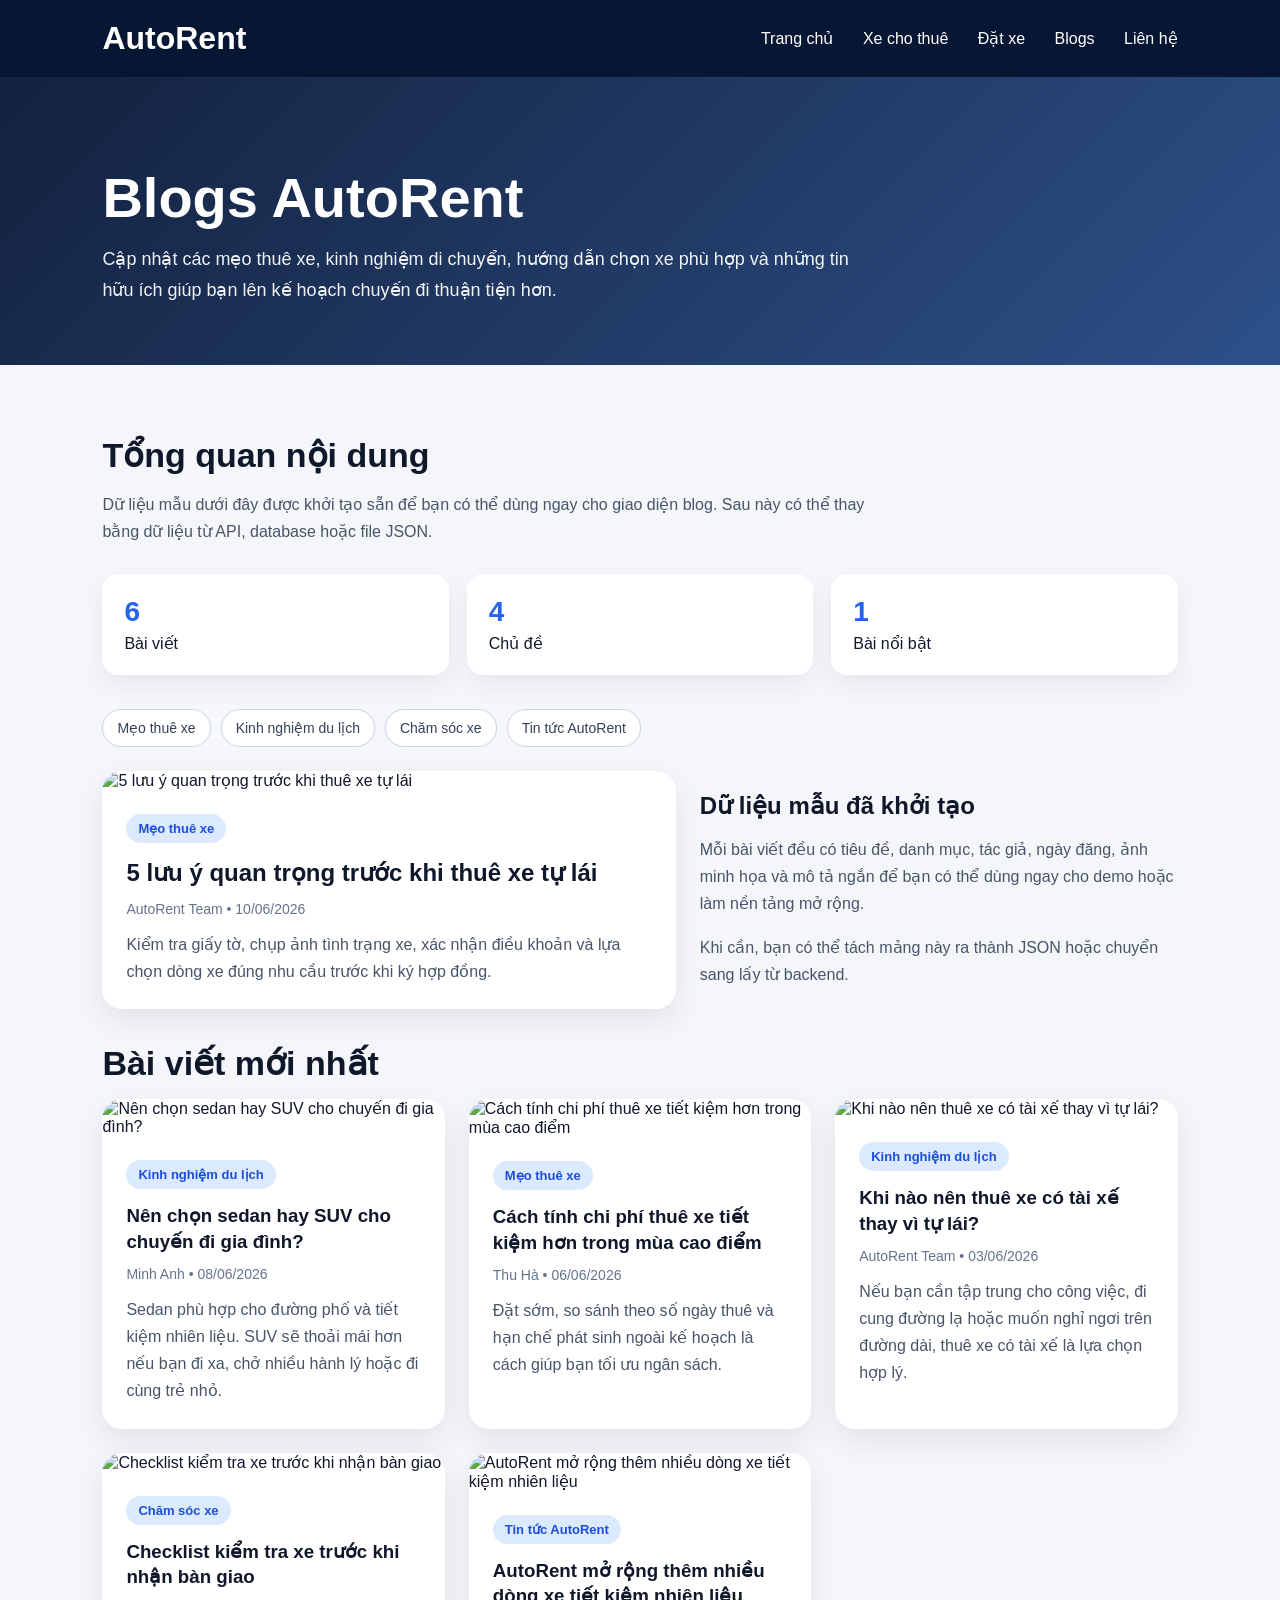
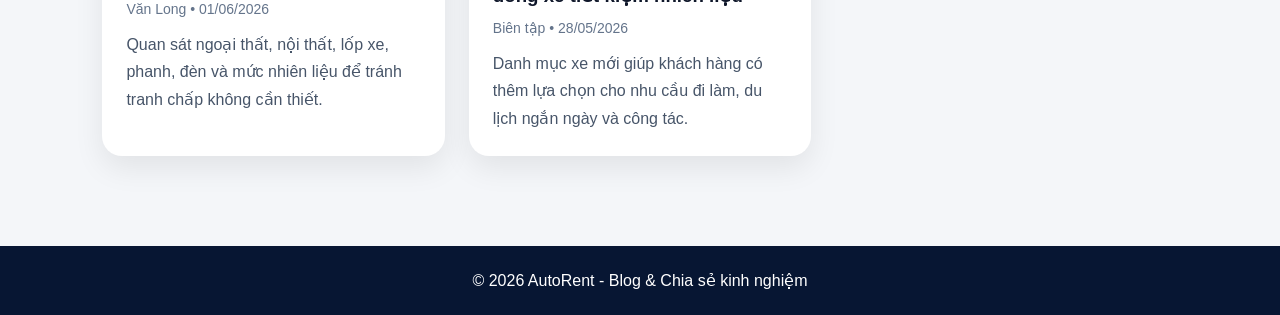
==== blogs.html @ aae454d5 "Initial commit" ====
<!DOCTYPE html>
<html lang="vi">
<head>
    <meta charset="UTF-8">
    <meta name="viewport" content="width=device-width, initial-scale=1.0">
    <title>AutoRent - Blogs</title>
    <style>
        * {
            margin: 0;
            padding: 0;
            box-sizing: border-box;
            font-family: Arial, sans-serif;
        }

        body {
            background: #f4f6f9;
            color: #0f172a;
        }

        header {
            background: #071633;
            color: #fff;
            padding: 20px 8%;
            display: flex;
            justify-content: space-between;
            align-items: center;
            position: sticky;
            top: 0;
            z-index: 1000;
        }

        .logo {
            font-size: 32px;
            font-weight: bold;
        }

        nav a {
            color: white;
            text-decoration: none;
            margin-left: 25px;
            font-weight: 500;
        }

        nav a:hover {
            color: #60a5fa;
        }

        .hero {
            padding: 88px 8% 60px;
            background:
                linear-gradient(135deg, rgba(7, 22, 51, 0.95), rgba(18, 58, 123, 0.88)),
                url("https://images.unsplash.com/photo-1503376780353-7e6692767b70?w=1600");
            background-size: cover;
            background-position: center;
            color: white;
        }

        .hero h1 {
            font-size: 56px;
            margin-bottom: 14px;
        }

        .hero p {
            max-width: 760px;
            font-size: 18px;
            line-height: 1.7;
            opacity: 0.94;
        }

        .section {
            padding: 70px 8%;
        }

        .section-title {
            font-size: 34px;
            margin-bottom: 16px;
        }

        .section-desc {
            color: #475569;
            max-width: 780px;
            line-height: 1.7;
            margin-bottom: 28px;
        }

        .stats {
            display: grid;
            grid-template-columns: repeat(auto-fit, minmax(180px, 1fr));
            gap: 18px;
            margin-bottom: 34px;
        }

        .stat {
            background: white;
            border-radius: 16px;
            padding: 22px;
            box-shadow: 0 10px 25px rgba(0, 0, 0, 0.06);
        }

        .stat strong {
            display: block;
            font-size: 28px;
            color: #2563eb;
            margin-bottom: 6px;
        }

        .featured {
            display: grid;
            grid-template-columns: 1.2fr 1fr;
            gap: 24px;
            margin-bottom: 34px;
        }

        .featured-card,
        .post-card {
            background: white;
            border-radius: 20px;
            overflow: hidden;
            box-shadow: 0 12px 30px rgba(0, 0, 0, 0.08);
        }

        .featured-card img,
        .post-card img {
            width: 100%;
            height: 260px;
            object-fit: cover;
        }

        .featured-body,
        .post-body {
            padding: 24px;
        }

        .badge {
            display: inline-block;
            background: #dbeafe;
            color: #1d4ed8;
            padding: 7px 12px;
            border-radius: 999px;
            font-size: 13px;
            font-weight: 700;
            margin-bottom: 14px;
        }

        .featured-body h2,
        .post-body h3 {
            margin-bottom: 12px;
            line-height: 1.35;
        }

        .meta {
            color: #64748b;
            font-size: 14px;
            margin-bottom: 14px;
        }

        .featured-body p,
        .post-body p {
            color: #475569;
            line-height: 1.7;
        }

        .posts-grid {
            display: grid;
            grid-template-columns: repeat(auto-fit, minmax(280px, 1fr));
            gap: 24px;
        }

        .post-card img {
            height: 200px;
        }

        .tags {
            display: flex;
            flex-wrap: wrap;
            gap: 10px;
            margin-bottom: 24px;
        }

        .tag {
            border: 1px solid #cbd5e1;
            color: #334155;
            background: #fff;
            padding: 10px 14px;
            border-radius: 999px;
            font-size: 14px;
        }

        footer {
            background: #071633;
            color: white;
            text-align: center;
            padding: 25px;
            margin-top: 20px;
        }

        @media (max-width: 900px) {
            .featured {
                grid-template-columns: 1fr;
            }

            .hero h1 {
                font-size: 44px;
            }
        }
    </style>
</head>
<body>
<header>
    <div class="logo">AutoRent</div>
    <nav>
        <a href="xetulai.html">Trang chủ</a>
        <a href="xetulai.html#cars">Xe cho thuê</a>
        <a href="xetulai.html#booking">Đặt xe</a>
        <a href="blogs.html">Blogs</a>
        <a href="contact.html">Liên hệ</a>
    </nav>
</header>

<section class="hero">
    <h1>Blogs AutoRent</h1>
    <p>
        Cập nhật các mẹo thuê xe, kinh nghiệm di chuyển, hướng dẫn chọn xe phù hợp và những tin hữu ích giúp bạn lên kế hoạch chuyến đi thuận tiện hơn.
    </p>
</section>

<section class="section">
    <h2 class="section-title">Tổng quan nội dung</h2>
    <p class="section-desc">
        Dữ liệu mẫu dưới đây được khởi tạo sẵn để bạn có thể dùng ngay cho giao diện blog. Sau này có thể thay bằng dữ liệu từ API, database hoặc file JSON.
    </p>

    <div class="stats" id="stats"></div>

    <div class="tags">
        <span class="tag">Mẹo thuê xe</span>
        <span class="tag">Kinh nghiệm du lịch</span>
        <span class="tag">Chăm sóc xe</span>
        <span class="tag">Tin tức AutoRent</span>
    </div>

    <div class="featured" id="featured"></div>

    <h2 class="section-title" style="margin-top: 20px;">Bài viết mới nhất</h2>
    <div class="posts-grid" id="posts"></div>
</section>

<footer>
    © 2026 AutoRent - Blog & Chia sẻ kinh nghiệm
</footer>

<script>
    const blogPosts = [
        {
            title: "5 lưu ý quan trọng trước khi thuê xe tự lái",
            category: "Mẹo thuê xe",
            author: "AutoRent Team",
            date: "10/06/2026",
            image: "https://images.unsplash.com/photo-1503376780353-7e6692767b70?w=1200",
            excerpt: "Kiểm tra giấy tờ, chụp ảnh tình trạng xe, xác nhận điều khoản và lựa chọn dòng xe đúng nhu cầu trước khi ký hợp đồng.",
            featured: true
        },
        {
            title: "Nên chọn sedan hay SUV cho chuyến đi gia đình?",
            category: "Kinh nghiệm du lịch",
            author: "Minh Anh",
            date: "08/06/2026",
            image: "https://images.unsplash.com/photo-1494976388531-d1058494cdd8?w=1200",
            excerpt: "Sedan phù hợp cho đường phố và tiết kiệm nhiên liệu. SUV sẽ thoải mái hơn nếu bạn đi xa, chở nhiều hành lý hoặc đi cùng trẻ nhỏ.",
            featured: false
        },
        {
            title: "Cách tính chi phí thuê xe tiết kiệm hơn trong mùa cao điểm",
            category: "Mẹo thuê xe",
            author: "Thu Hà",
            date: "06/06/2026",
            image: "https://images.unsplash.com/photo-1459603677915-a62079ffd002?w=1200",
            excerpt: "Đặt sớm, so sánh theo số ngày thuê và hạn chế phát sinh ngoài kế hoạch là cách giúp bạn tối ưu ngân sách.",
            featured: false
        },
        {
            title: "Khi nào nên thuê xe có tài xế thay vì tự lái?",
            category: "Kinh nghiệm du lịch",
            author: "AutoRent Team",
            date: "03/06/2026",
            image: "https://images.unsplash.com/photo-1503376780353-7e6692767b70?w=1200&sat=-100",
            excerpt: "Nếu bạn cần tập trung cho công việc, đi cung đường lạ hoặc muốn nghỉ ngơi trên đường dài, thuê xe có tài xế là lựa chọn hợp lý.",
            featured: false
        },
        {
            title: "Checklist kiểm tra xe trước khi nhận bàn giao",
            category: "Chăm sóc xe",
            author: "Văn Long",
            date: "01/06/2026",
            image: "https://images.unsplash.com/photo-1502877338535-766e1452684a?w=1200",
            excerpt: "Quan sát ngoại thất, nội thất, lốp xe, phanh, đèn và mức nhiên liệu để tránh tranh chấp không cần thiết.",
            featured: false
        },
        {
            title: "AutoRent mở rộng thêm nhiều dòng xe tiết kiệm nhiên liệu",
            category: "Tin tức AutoRent",
            author: "Biên tập",
            date: "28/05/2026",
            image: "https://images.unsplash.com/photo-1492144534655-ae79c964c9d7?w=1200",
            excerpt: "Danh mục xe mới giúp khách hàng có thêm lựa chọn cho nhu cầu đi làm, du lịch ngắn ngày và công tác.",
            featured: false
        }
    ];

    const featured = blogPosts.find((post) => post.featured);
    const latestPosts = blogPosts.filter((post) => !post.featured);

    document.getElementById("stats").innerHTML = [
        { label: "Bài viết", value: blogPosts.length },
        { label: "Chủ đề", value: 4 },
        { label: "Bài nổi bật", value: 1 }
    ].map((item) => `
        <div class="stat">
            <strong>${item.value}</strong>
            <span>${item.label}</span>
        </div>
    `).join("");

    document.getElementById("featured").innerHTML = `
        <article class="featured-card">
            <img src="${featured.image}" alt="${featured.title}">
            <div class="featured-body">
                <span class="badge">${featured.category}</span>
                <h2>${featured.title}</h2>
                <div class="meta">${featured.author} • ${featured.date}</div>
                <p>${featured.excerpt}</p>
            </div>
        </article>
        <div class="card" style="display:flex; flex-direction:column; justify-content:center; gap:16px;">
            <h2>Dữ liệu mẫu đã khởi tạo</h2>
            <p style="color:#475569; line-height:1.7;">
                Mỗi bài viết đều có tiêu đề, danh mục, tác giả, ngày đăng, ảnh minh họa và mô tả ngắn để bạn có thể dùng ngay cho demo hoặc làm nền tảng mở rộng.
            </p>
            <p style="color:#475569; line-height:1.7;">
                Khi cần, bạn có thể tách mảng này ra thành JSON hoặc chuyển sang lấy từ backend.
            </p>
        </div>
    `;

    document.getElementById("posts").innerHTML = latestPosts.map((post) => `
        <article class="post-card">
            <img src="${post.image}" alt="${post.title}">
            <div class="post-body">
                <span class="badge">${post.category}</span>
                <h3>${post.title}</h3>
                <div class="meta">${post.author} • ${post.date}</div>
                <p>${post.excerpt}</p>
            </div>
        </article>
    `).join("");
</script>
</body>
</html>
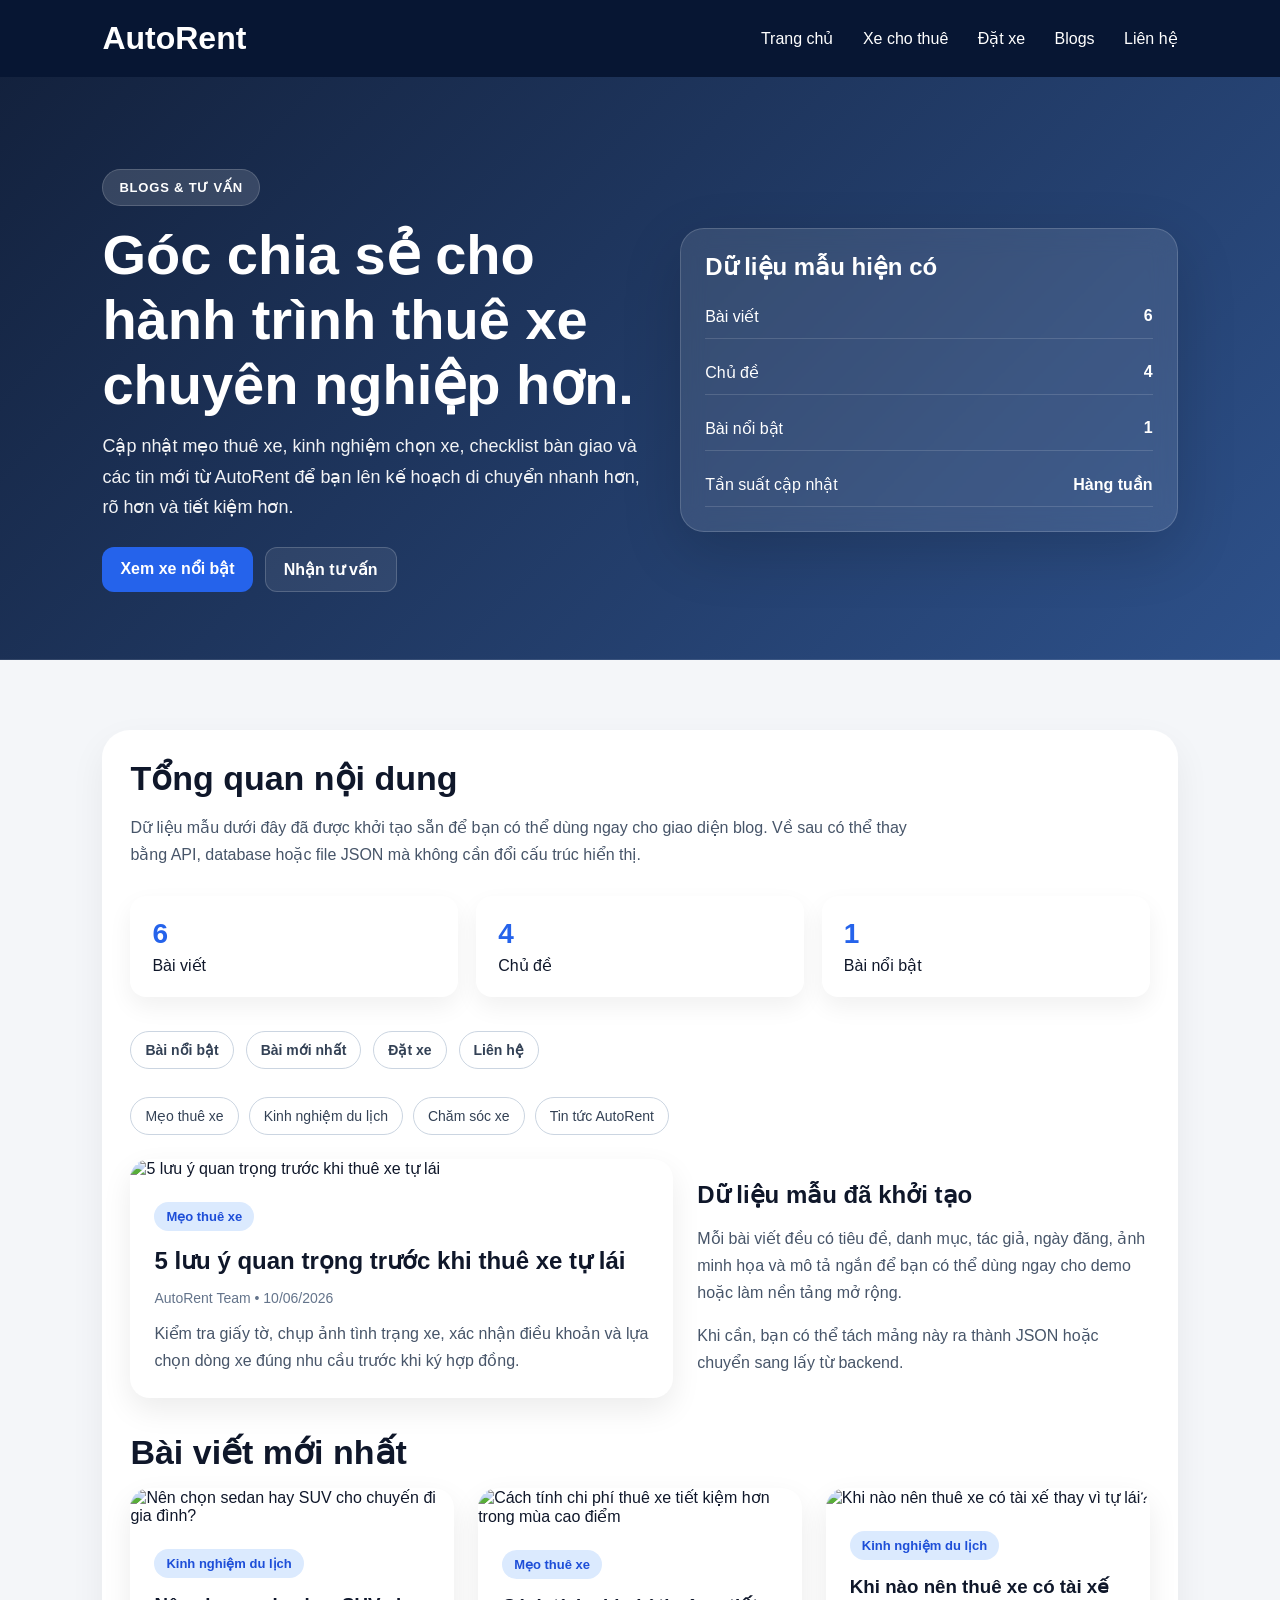
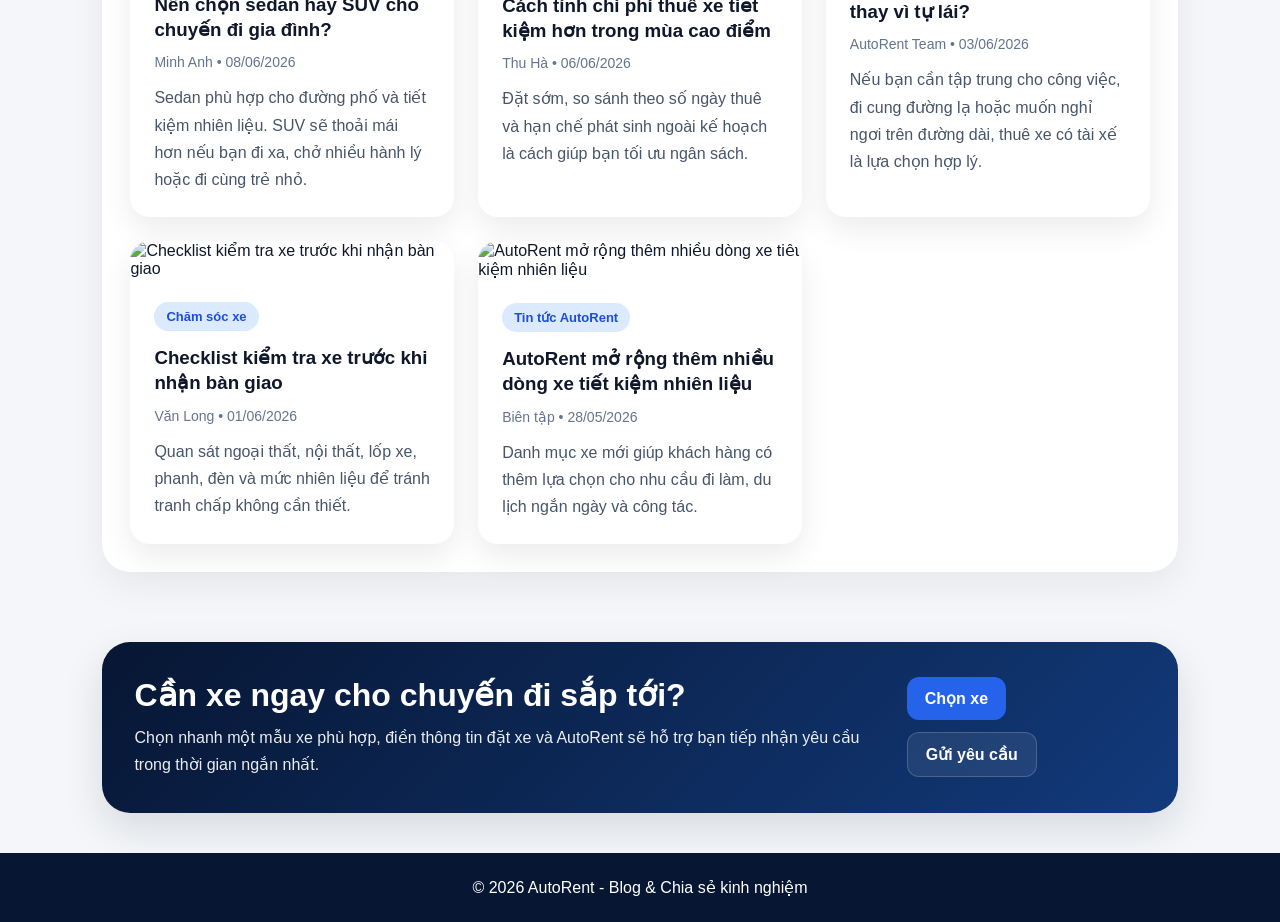
==== commit a6e41ff2: "Polish blog and README" ====
--- a/blogs.html
+++ b/blogs.html
@@ -46,7 +46,7 @@
         }
 
         .hero {
-            padding: 88px 8% 60px;
+            padding: 92px 8% 68px;
             background:
                 linear-gradient(135deg, rgba(7, 22, 51, 0.95), rgba(18, 58, 123, 0.88)),
                 url("https://images.unsplash.com/photo-1503376780353-7e6692767b70?w=1600");
@@ -55,6 +55,25 @@
             color: white;
         }
 
+        .hero-grid {
+            display: grid;
+            grid-template-columns: 1.05fr .95fr;
+            gap: 28px;
+            align-items: center;
+        }
+
+        .hero-badge {
+            display: inline-block;
+            background: rgba(255, 255, 255, 0.14);
+            border: 1px solid rgba(255, 255, 255, 0.16);
+            border-radius: 999px;
+            padding: 10px 16px;
+            font-size: 13px;
+            font-weight: 700;
+            letter-spacing: 0.8px;
+            margin-bottom: 16px;
+        }
+
         .hero h1 {
             font-size: 56px;
             margin-bottom: 14px;
@@ -65,10 +84,75 @@
             font-size: 18px;
             line-height: 1.7;
             opacity: 0.94;
+            margin-bottom: 24px;
+        }
+
+        .hero-actions {
+            display: flex;
+            gap: 12px;
+            flex-wrap: wrap;
+        }
+
+        .hero-actions a {
+            display: inline-block;
+            text-decoration: none;
+            padding: 12px 18px;
+            border-radius: 12px;
+            font-weight: 700;
+        }
+
+        .hero-actions .primary {
+            background: #2563eb;
+            color: white;
+        }
+
+        .hero-actions .secondary {
+            background: rgba(255, 255, 255, 0.08);
+            color: white;
+            border: 1px solid rgba(255, 255, 255, 0.18);
+        }
+
+        .hero-panel {
+            background: rgba(255, 255, 255, 0.1);
+            border: 1px solid rgba(255, 255, 255, 0.16);
+            border-radius: 24px;
+            padding: 24px;
+            backdrop-filter: blur(12px);
+            box-shadow: 0 20px 60px rgba(0, 0, 0, 0.16);
+        }
+
+        .hero-panel h3 {
+            font-size: 24px;
+            margin-bottom: 14px;
+        }
+
+        .hero-panel ul {
+            list-style: none;
+            display: grid;
+            gap: 12px;
+        }
+
+        .hero-panel li {
+            display: flex;
+            justify-content: space-between;
+            gap: 16px;
+            padding: 12px 0;
+            border-bottom: 1px solid rgba(255, 255, 255, 0.14);
+        }
+
+        .hero-panel li span:last-child {
+            font-weight: 700;
         }
 
         .section {
             padding: 70px 8%;
+        }
+
+        .section-shell {
+            background: white;
+            border-radius: 28px;
+            padding: 28px;
+            box-shadow: 0 14px 36px rgba(15, 23, 42, 0.06);
         }
 
         .section-title {
@@ -81,6 +165,24 @@
             max-width: 780px;
             line-height: 1.7;
             margin-bottom: 28px;
+        }
+
+        .quick-links {
+            display: flex;
+            flex-wrap: wrap;
+            gap: 12px;
+            margin-bottom: 28px;
+        }
+
+        .quick-links a {
+            text-decoration: none;
+            color: #334155;
+            background: #fff;
+            border: 1px solid #cbd5e1;
+            padding: 10px 14px;
+            border-radius: 999px;
+            font-size: 14px;
+            font-weight: 600;
         }
 
         .stats {
@@ -194,9 +296,39 @@
             margin-top: 20px;
         }
 
+        .cta {
+            margin: 0 8% 40px;
+            background: linear-gradient(135deg, #071633, #123a7b);
+            color: white;
+            border-radius: 28px;
+            padding: 34px 32px;
+            display: flex;
+            justify-content: space-between;
+            gap: 20px;
+            align-items: center;
+            box-shadow: 0 16px 40px rgba(15, 23, 42, 0.12);
+        }
+
+        .cta h2 {
+            font-size: 32px;
+            margin-bottom: 10px;
+        }
+
+        .cta p {
+            max-width: 760px;
+            color: rgba(255, 255, 255, 0.92);
+            line-height: 1.7;
+        }
+
         @media (max-width: 900px) {
             .featured {
                 grid-template-columns: 1fr;
+            }
+
+            .hero-grid,
+            .cta {
+                grid-template-columns: 1fr;
+                display: grid;
             }
 
             .hero h1 {
@@ -218,31 +350,71 @@
 </header>
 
 <section class="hero">
-    <h1>Blogs AutoRent</h1>
-    <p>
-        Cập nhật các mẹo thuê xe, kinh nghiệm di chuyển, hướng dẫn chọn xe phù hợp và những tin hữu ích giúp bạn lên kế hoạch chuyến đi thuận tiện hơn.
-    </p>
+    <div class="hero-grid">
+        <div>
+            <div class="hero-badge">BLOGS & TƯ VẤN</div>
+            <h1>Góc chia sẻ cho hành trình thuê xe chuyên nghiệp hơn.</h1>
+            <p>
+                Cập nhật mẹo thuê xe, kinh nghiệm chọn xe, checklist bàn giao và các tin mới từ AutoRent để bạn lên kế hoạch di chuyển nhanh hơn, rõ hơn và tiết kiệm hơn.
+            </p>
+            <div class="hero-actions">
+                <a class="primary" href="xetulai.html">Xem xe nổi bật</a>
+                <a class="secondary" href="contact.html">Nhận tư vấn</a>
+            </div>
+        </div>
+        <div class="hero-panel">
+            <h3>Dữ liệu mẫu hiện có</h3>
+            <ul>
+                <li><span>Bài viết</span><span>6</span></li>
+                <li><span>Chủ đề</span><span>4</span></li>
+                <li><span>Bài nổi bật</span><span>1</span></li>
+                <li><span>Tần suất cập nhật</span><span>Hàng tuần</span></li>
+            </ul>
+        </div>
+    </div>
 </section>
 
 <section class="section">
-    <h2 class="section-title">Tổng quan nội dung</h2>
-    <p class="section-desc">
-        Dữ liệu mẫu dưới đây được khởi tạo sẵn để bạn có thể dùng ngay cho giao diện blog. Sau này có thể thay bằng dữ liệu từ API, database hoặc file JSON.
-    </p>
-
-    <div class="stats" id="stats"></div>
-
-    <div class="tags">
-        <span class="tag">Mẹo thuê xe</span>
-        <span class="tag">Kinh nghiệm du lịch</span>
-        <span class="tag">Chăm sóc xe</span>
-        <span class="tag">Tin tức AutoRent</span>
+    <div class="section-shell">
+        <h2 class="section-title">Tổng quan nội dung</h2>
+        <p class="section-desc">
+            Dữ liệu mẫu dưới đây đã được khởi tạo sẵn để bạn có thể dùng ngay cho giao diện blog. Về sau có thể thay bằng API, database hoặc file JSON mà không cần đổi cấu trúc hiển thị.
+        </p>
+
+        <div class="stats" id="stats"></div>
+
+        <div class="quick-links">
+            <a href="#featured">Bài nổi bật</a>
+            <a href="#posts">Bài mới nhất</a>
+            <a href="xetulai.html#booking">Đặt xe</a>
+            <a href="contact.html">Liên hệ</a>
+        </div>
+
+        <div class="tags">
+            <span class="tag">Mẹo thuê xe</span>
+            <span class="tag">Kinh nghiệm du lịch</span>
+            <span class="tag">Chăm sóc xe</span>
+            <span class="tag">Tin tức AutoRent</span>
+        </div>
+
+        <div class="featured" id="featured"></div>
+
+        <h2 class="section-title" style="margin-top: 20px;">Bài viết mới nhất</h2>
+        <div class="posts-grid" id="posts"></div>
     </div>
-
-    <div class="featured" id="featured"></div>
-
-    <h2 class="section-title" style="margin-top: 20px;">Bài viết mới nhất</h2>
-    <div class="posts-grid" id="posts"></div>
+</section>
+
+<section class="cta">
+    <div>
+        <h2>Cần xe ngay cho chuyến đi sắp tới?</h2>
+        <p>
+            Chọn nhanh một mẫu xe phù hợp, điền thông tin đặt xe và AutoRent sẽ hỗ trợ bạn tiếp nhận yêu cầu trong thời gian ngắn nhất.
+        </p>
+    </div>
+    <div class="hero-actions">
+        <a class="primary" href="xetulai.html#cars">Chọn xe</a>
+        <a class="secondary" href="contact.html">Gửi yêu cầu</a>
+    </div>
 </section>
 
 <footer>
